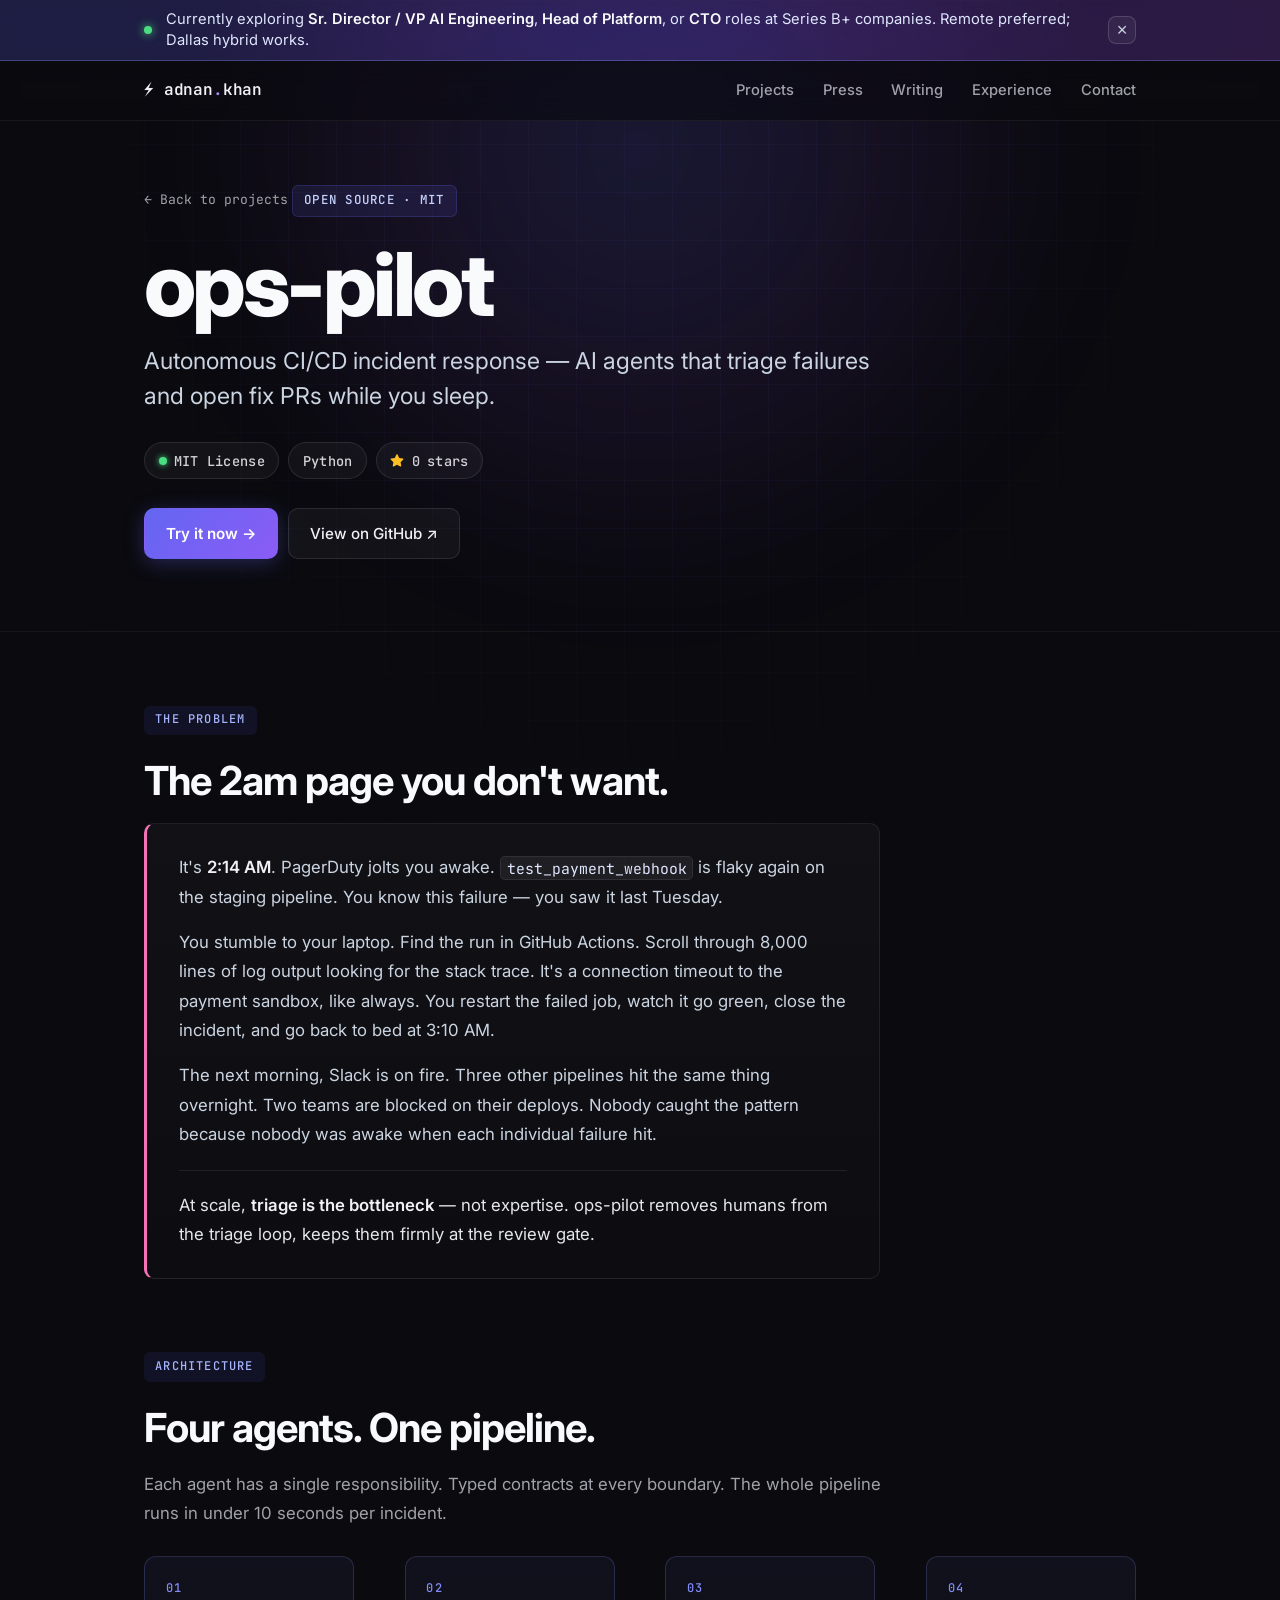
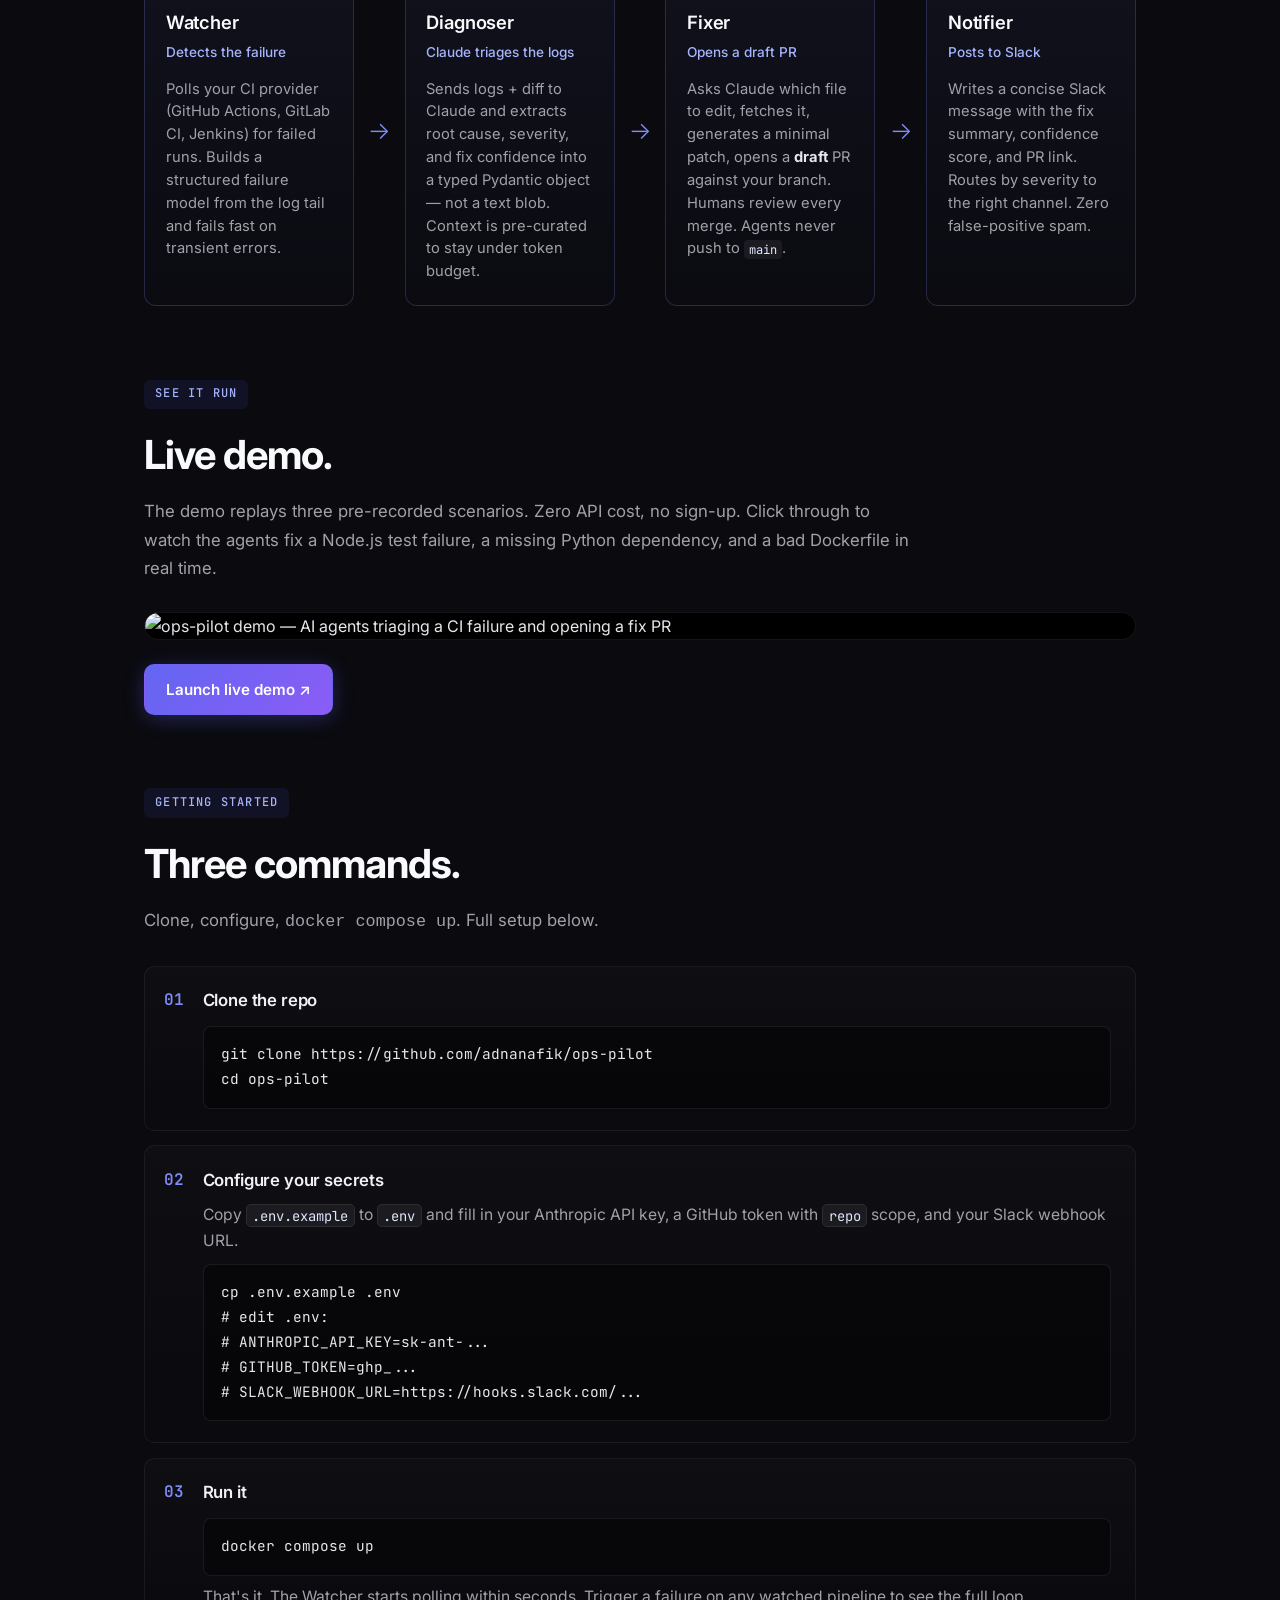
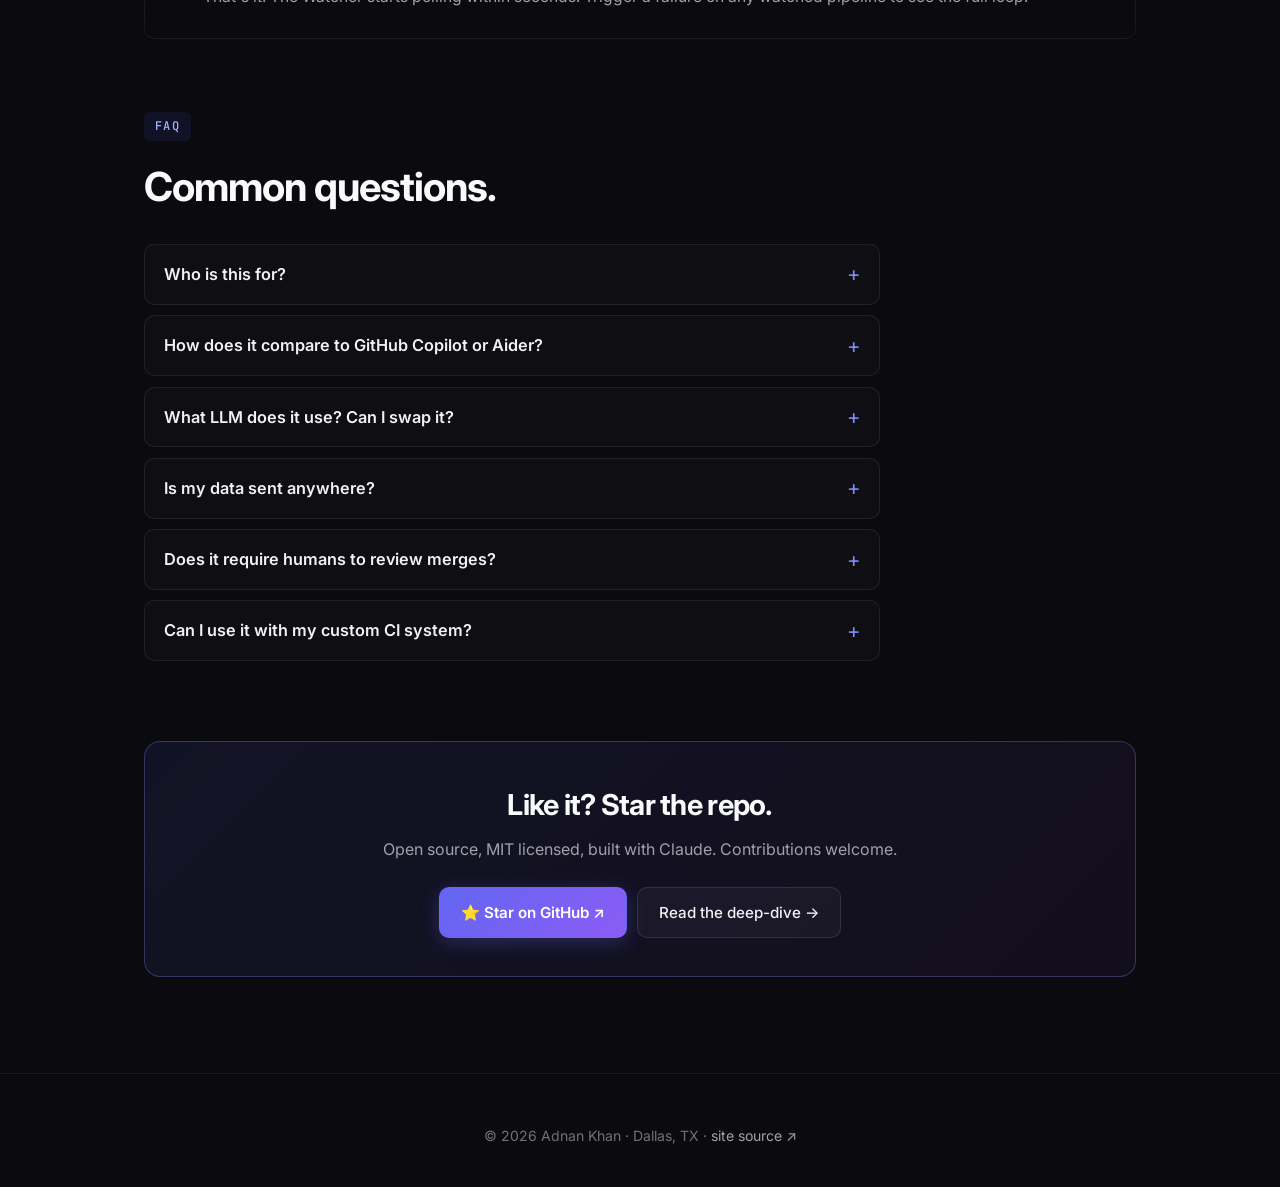
==== projects/ops-pilot/index.html @ ebada65f "Add /projects/ops-pilot/ product page - Full product page with hero, problem scenario, 4-agent archi" ====
<!DOCTYPE html>
<html lang="en">
<head>
<meta charset="UTF-8" />
<meta name="viewport" content="width=device-width, initial-scale=1.0" />
<title>ops-pilot — Autonomous CI/CD incident response · Adnan Khan</title>
<meta name="description" content="ops-pilot is an open-source multi-agent system that watches your CI/CD pipeline, triages failures with Claude, and opens fix PRs autonomously. MIT licensed, self-hosted." />

<link rel="canonical" href="https://adnankhan.me/projects/ops-pilot/" />

<meta property="og:type" content="website" />
<meta property="og:site_name" content="Adnan Khan" />
<meta property="og:title" content="ops-pilot — Autonomous CI/CD incident response" />
<meta property="og:description" content="Four-agent AI system that watches CI/CD pipelines, triages failures with Claude, and opens fix PRs autonomously. Open source, MIT licensed." />
<meta property="og:url" content="https://adnankhan.me/projects/ops-pilot/" />
<meta property="og:image" content="https://adnankhan.me/assets/og-ops-pilot.png" />
<meta property="og:image:width" content="1200" />
<meta property="og:image:height" content="630" />
<meta property="og:image:alt" content="ops-pilot — Autonomous CI/CD incident response" />

<meta name="twitter:card" content="summary_large_image" />
<meta name="twitter:title" content="ops-pilot — Autonomous CI/CD incident response" />
<meta name="twitter:description" content="Four-agent AI system that watches CI/CD pipelines, triages failures with Claude, and opens fix PRs autonomously. Open source, MIT licensed." />
<meta name="twitter:image" content="https://adnankhan.me/assets/og-ops-pilot.png" />

<link rel="icon" type="image/svg+xml" href="data:image/svg+xml,%3Csvg xmlns='http://www.w3.org/2000/svg' viewBox='0 0 100 100'%3E%3Ctext y='.9em' font-size='90'%3E%E2%9A%A1%3C/text%3E%3C/svg%3E" />
<link rel="icon" type="image/png" sizes="32x32" href="/assets/favicon-32.png" />
<link rel="apple-touch-icon" sizes="180x180" href="/assets/apple-touch-icon.png" />
<link rel="preconnect" href="https://fonts.googleapis.com" />
<link rel="preconnect" href="https://fonts.gstatic.com" crossorigin />
<link href="https://fonts.googleapis.com/css2?family=Inter:wght@400;500;600;700;800&family=JetBrains+Mono:wght@400;500&display=swap" rel="stylesheet" />
<link rel="stylesheet" href="/style.css" />

<script type="application/ld+json">
{
  "@context": "https://schema.org",
  "@type": "SoftwareApplication",
  "name": "ops-pilot",
  "description": "Open-source multi-agent AI system that watches CI/CD pipelines, triages failures with Claude, and opens fix PRs autonomously. Self-hosted, MIT licensed.",
  "applicationCategory": "DeveloperApplication",
  "operatingSystem": "Linux, macOS",
  "url": "https://adnankhan.me/projects/ops-pilot/",
  "codeRepository": "https://github.com/adnanafik/ops-pilot",
  "programmingLanguage": "Python",
  "license": "https://opensource.org/licenses/MIT",
  "image": "https://adnankhan.me/assets/og-ops-pilot.png",
  "screenshot": "https://adnankhan.me/assets/ops-pilot-demo.gif",
  "offers": {
    "@type": "Offer",
    "price": "0",
    "priceCurrency": "USD"
  },
  "author": {
    "@type": "Person",
    "@id": "https://adnankhan.me/#person",
    "name": "Adnan Khan",
    "url": "https://adnankhan.me/"
  },
  "keywords": "Agentic AI, CI/CD, DevOps, SRE, Incident response, Multi-agent, Claude, Anthropic"
}
</script>
</head>
<body>

<div id="availability-ribbon" class="ribbon" role="region" aria-label="Availability notice" hidden>
  <div class="ribbon-inner">
    <span class="ribbon-dot" aria-hidden="true"></span>
    <p class="ribbon-text">
      Currently exploring <strong>Sr. Director / VP AI Engineering</strong>, <strong>Head of Platform</strong>, or <strong>CTO</strong> roles at Series B+ companies. Remote preferred; Dallas hybrid works.
    </p>
    <button type="button" class="ribbon-close" aria-label="Dismiss availability notice">×</button>
  </div>
</div>

<div class="bg-grid" aria-hidden="true"></div>
<div class="bg-glow" aria-hidden="true"></div>

<nav class="topnav">
  <div class="container nav-inner">
    <a href="/" class="brand">⚡ adnan<span class="brand-accent">.</span>khan</a>
    <div class="nav-links">
      <a href="/#projects">Projects</a>
      <a href="/#press">Press</a>
      <a href="/#writing">Writing</a>
      <a href="/#experience">Experience</a>
      <a href="/#contact">Contact</a>
    </div>
  </div>
</nav>

<header class="product-hero">
  <div class="container">
    <a href="/#projects" class="back-link">← Back to projects</a>
    <p class="product-kicker">OPEN SOURCE · MIT</p>
    <h1 class="product-name">ops-pilot</h1>
    <p class="product-tagline">
      Autonomous CI/CD incident response &mdash; AI agents that triage
      failures and open fix PRs while you sleep.
    </p>

    <div class="product-badges">
      <span class="product-badge"><span class="badge-dot"></span>MIT License</span>
      <span class="product-badge">Python</span>
      <span class="product-badge">
        <svg class="badge-icon" viewBox="0 0 16 16" fill="currentColor" aria-hidden="true"><path d="M8 .25a.75.75 0 0 1 .673.418l1.882 3.815 4.21.612a.75.75 0 0 1 .416 1.279l-3.046 2.97.719 4.192a.75.75 0 0 1-1.088.791L8 12.347l-3.766 1.98a.75.75 0 0 1-1.088-.79l.72-4.194L.818 6.374a.75.75 0 0 1 .416-1.28l4.21-.611L7.327.668A.75.75 0 0 1 8 .25Z"/></svg>
        <span data-gh-repo="adnanafik/ops-pilot" data-gh-updated="2026-04-23">0</span>
        stars
      </span>
    </div>

    <div class="product-actions">
      <a class="btn btn-primary" href="https://adnanafik.github.io/ops-pilot/" target="_blank" rel="noopener">Try it now →</a>
      <a class="btn" href="https://github.com/adnanafik/ops-pilot" target="_blank" rel="noopener">View on GitHub ↗</a>
    </div>
  </div>
</header>

<main class="container">

  <section class="product-section">
    <span class="kicker">The Problem</span>
    <h2>The 2am page you don't want.</h2>

    <div class="problem-scenario">
      <p>
        It's <strong>2:14 AM</strong>. PagerDuty jolts you awake.
        <code>test_payment_webhook</code> is flaky again on the staging
        pipeline. You know this failure &mdash; you saw it last Tuesday.
      </p>

      <p>
        You stumble to your laptop. Find the run in GitHub Actions. Scroll
        through 8,000 lines of log output looking for the stack trace. It's
        a connection timeout to the payment sandbox, like always. You
        restart the failed job, watch it go green, close the incident, and
        go back to bed at 3:10 AM.
      </p>

      <p>
        The next morning, Slack is on fire. Three other pipelines hit the
        same thing overnight. Two teams are blocked on their deploys.
        Nobody caught the pattern because nobody was awake when each
        individual failure hit.
      </p>

      <p class="problem-conclusion">
        At scale, <strong>triage is the bottleneck</strong> &mdash; not
        expertise. ops-pilot removes humans from the triage loop, keeps
        them firmly at the review gate.
      </p>
    </div>
  </section>

  <section class="product-section">
    <span class="kicker">Architecture</span>
    <h2>Four agents. One pipeline.</h2>
    <p class="section-intro">
      Each agent has a single responsibility. Typed contracts at every
      boundary. The whole pipeline runs in under 10 seconds per incident.
    </p>

    <div class="agent-flow" aria-label="Agent pipeline: Watcher to Diagnoser to Fixer to Notifier">
      <div class="agent-card">
        <div class="agent-num">01</div>
        <h3>Watcher</h3>
        <p class="agent-sub">Detects the failure</p>
        <p>
          Polls your CI provider (GitHub Actions, GitLab CI, Jenkins) for
          failed runs. Builds a structured failure model from the log tail
          and fails fast on transient errors.
        </p>
      </div>
      <div class="agent-arrow" aria-hidden="true">→</div>
      <div class="agent-card">
        <div class="agent-num">02</div>
        <h3>Diagnoser</h3>
        <p class="agent-sub">Claude triages the logs</p>
        <p>
          Sends logs + diff to Claude and extracts root cause, severity,
          and fix confidence into a typed Pydantic object &mdash; not a
          text blob. Context is pre-curated to stay under token budget.
        </p>
      </div>
      <div class="agent-arrow" aria-hidden="true">→</div>
      <div class="agent-card">
        <div class="agent-num">03</div>
        <h3>Fixer</h3>
        <p class="agent-sub">Opens a draft PR</p>
        <p>
          Asks Claude which file to edit, fetches it, generates a minimal
          patch, opens a <strong>draft</strong> PR against your branch. Humans
          review every merge. Agents never push to <code>main</code>.
        </p>
      </div>
      <div class="agent-arrow" aria-hidden="true">→</div>
      <div class="agent-card">
        <div class="agent-num">04</div>
        <h3>Notifier</h3>
        <p class="agent-sub">Posts to Slack</p>
        <p>
          Writes a concise Slack message with the fix summary, confidence
          score, and PR link. Routes by severity to the right channel.
          Zero false-positive spam.
        </p>
      </div>
    </div>
  </section>

  <section class="product-section">
    <span class="kicker">See It Run</span>
    <h2>Live demo.</h2>
    <p class="section-intro">
      The demo replays three pre-recorded scenarios. Zero API cost, no
      sign-up. Click through to watch the agents fix a Node.js test
      failure, a missing Python dependency, and a bad Dockerfile in
      real time.
    </p>

    <div class="demo-block">
      <img src="/assets/ops-pilot-demo.gif" alt="ops-pilot demo — AI agents triaging a CI failure and opening a fix PR" loading="lazy" />
    </div>

    <div class="product-actions">
      <a class="btn btn-primary" href="https://adnanafik.github.io/ops-pilot/" target="_blank" rel="noopener">Launch live demo ↗</a>
    </div>
  </section>

  <section class="product-section">
    <span class="kicker">Getting Started</span>
    <h2>Three commands.</h2>
    <p class="section-intro">
      Clone, configure, <code>docker compose up</code>. Full setup below.
    </p>

    <ol class="quickstart-steps">
      <li>
        <h3>Clone the repo</h3>
<pre><code>git clone https://github.com/adnanafik/ops-pilot
cd ops-pilot</code></pre>
      </li>
      <li>
        <h3>Configure your secrets</h3>
        <p>
          Copy <code>.env.example</code> to <code>.env</code> and fill in
          your Anthropic API key, a GitHub token with <code>repo</code>
          scope, and your Slack webhook URL.
        </p>
<pre><code>cp .env.example .env
# edit .env:
# ANTHROPIC_API_KEY=sk-ant-...
# GITHUB_TOKEN=ghp_...
# SLACK_WEBHOOK_URL=https://hooks.slack.com/...</code></pre>
      </li>
      <li>
        <h3>Run it</h3>
<pre><code>docker compose up</code></pre>
        <p>
          That's it. The Watcher starts polling within seconds. Trigger a
          failure on any watched pipeline to see the full loop.
        </p>
      </li>
    </ol>
  </section>

  <section class="product-section">
    <span class="kicker">FAQ</span>
    <h2>Common questions.</h2>

    <div class="faq-list">
      <details class="faq-item">
        <summary>Who is this for?</summary>
        <p>
          Platform, DevOps, and SRE teams running 10+ CI pipelines where
          manual triage is already a bandwidth bottleneck. If you have one
          pipeline that fails once a week, you don't need ops-pilot. If
          you have hundreds and a 2am rotation, you very much do.
        </p>
      </details>

      <details class="faq-item">
        <summary>How does it compare to GitHub Copilot or Aider?</summary>
        <p>
          Those are <em>interactive</em> &mdash; a human prompts them,
          reviews each suggestion, applies changes. ops-pilot is
          <em>autonomous</em> &mdash; it triggers on CI events without
          human action and only involves you at the PR review gate.
          Different layer of the problem. You can absolutely use both.
        </p>
      </details>

      <details class="faq-item">
        <summary>What LLM does it use? Can I swap it?</summary>
        <p>
          Claude (Anthropic) via their API. You bring your own
          <code>ANTHROPIC_API_KEY</code>. The Diagnoser and Fixer sit
          behind an <code>LLMProvider</code> abstract base class, so
          swapping to OpenAI, Bedrock, or a local model is a matter of
          writing an adapter &mdash; not rewriting the agents.
        </p>
      </details>

      <details class="faq-item">
        <summary>Is my data sent anywhere?</summary>
        <p>
          Only to Anthropic, for the LLM calls that power triage and fix
          generation. No analytics, no telemetry back to me, no third
          parties. ops-pilot is fully self-hosted &mdash; your CI logs,
          source code, and secrets never leave your infrastructure
          except for the LLM round-trip. Anthropic's data policy applies
          to that traffic.
        </p>
      </details>

      <details class="faq-item">
        <summary>Does it require humans to review merges?</summary>
        <p>
          Yes, and by design. Every fix lands as a <strong>draft</strong> PR
          that a human has to approve and merge. Agents will never push to
          <code>main</code> directly. This isn't timidity &mdash; it's the
          correct architecture for 2026. The day agents are reliable enough
          to merge their own fixes, it won't be any one tool that proves it;
          it'll be years of production track record across the whole
          ecosystem.
        </p>
      </details>

      <details class="faq-item">
        <summary>Can I use it with my custom CI system?</summary>
        <p>
          Yes. ops-pilot has a <code>CIProvider</code> abstract base class
          with seven interface methods (list runs, get logs, fetch diff,
          etc.). GitHub Actions, GitLab CI, and Jenkins ship as adapters
          out of the box. Implement the same interface for your system
          and the agents just work &mdash; no changes to the orchestrator.
        </p>
      </details>
    </div>
  </section>

  <section class="product-cta">
    <h2>Like it? Star the repo.</h2>
    <p class="product-cta-sub">
      Open source, MIT licensed, built with Claude. Contributions welcome.
    </p>
    <div class="product-actions">
      <a class="btn btn-primary" href="https://github.com/adnanafik/ops-pilot" target="_blank" rel="noopener">⭐ Star on GitHub ↗</a>
      <a class="btn" href="/writing/ai-agents-cicd-while-i-sleep/">Read the deep-dive →</a>
    </div>
  </section>

</main>

<footer>
  <div class="container">
    <p>© <span id="year"></span> Adnan Khan · Dallas, TX · <a href="https://github.com/adnanafik/adnanafik.github.io" target="_blank" rel="noopener">site source ↗</a></p>
  </div>
</footer>

<script>document.getElementById('year').textContent = new Date().getFullYear();</script>

<script>
(function () {
  var KEY = 'availability-ribbon-dismissed-v1';
  var ribbon = document.getElementById('availability-ribbon');
  if (!ribbon) return;
  var dismissed = false;
  try { dismissed = localStorage.getItem(KEY) === '1'; } catch (e) {}
  if (!dismissed) ribbon.hidden = false;
  ribbon.querySelector('.ribbon-close').addEventListener('click', function () {
    ribbon.hidden = true;
    try { localStorage.setItem(KEY, '1'); } catch (e) {}
  });
})();
</script>

</body>
</html>
---- style.css ----
/* ============================================================
   Adnan Khan — adnankhan.me
   Dark-first premium design · single file · zero JS frameworks
   ============================================================ */

/* ---------- Reset & base ---------- */
*,*::before,*::after { box-sizing: border-box; }
html { scroll-behavior: smooth; scroll-padding-top: 80px; }
body {
  margin: 0;
  font-family: 'Inter', -apple-system, BlinkMacSystemFont, "Segoe UI", Roboto, sans-serif;
  font-size: 16px;
  line-height: 1.65;
  color: #e5e7eb;
  background: #0a0a0f;
  -webkit-font-smoothing: antialiased;
  text-rendering: optimizeLegibility;
  overflow-x: hidden;
}

/* ---------- Availability ribbon ---------- */
.ribbon {
  position: relative; z-index: 60;
  background: linear-gradient(90deg, rgba(99, 102, 241, 0.22), rgba(168, 85, 247, 0.22));
  border-bottom: 1px solid rgba(129, 140, 248, 0.35);
  backdrop-filter: blur(10px) saturate(160%);
  -webkit-backdrop-filter: blur(10px) saturate(160%);
}
.ribbon-inner {
  max-width: 1040px; margin: 0 auto; padding: 0.55rem 1.5rem;
  display: flex; align-items: center; gap: 0.9rem;
  color: #e0e7ff; font-size: 0.92rem; line-height: 1.45;
}
.ribbon-dot {
  flex-shrink: 0; width: 8px; height: 8px; border-radius: 50%;
  background: #4ade80; box-shadow: 0 0 10px #4ade80;
  animation: pulse 2s ease-in-out infinite;
}
.ribbon-text { margin: 0; flex: 1; }
.ribbon-text strong { color: #f8fafc; font-weight: 600; }
.ribbon-close {
  flex-shrink: 0;
  display: inline-flex; align-items: center; justify-content: center;
  width: 28px; height: 28px;
  border: 1px solid rgba(255, 255, 255, 0.15);
  background: rgba(255, 255, 255, 0.05);
  color: #cbd5e1; font-size: 1.15rem; line-height: 1;
  border-radius: 8px; cursor: pointer;
  transition: background 0.2s ease, color 0.2s ease, border-color 0.2s ease;
}
.ribbon-close:hover {
  background: rgba(255, 255, 255, 0.12);
  border-color: rgba(255, 255, 255, 0.3);
  color: #fff;
}
@media (max-width: 640px) {
  .ribbon-inner { padding: 0.55rem 1rem; font-size: 0.82rem; gap: 0.6rem; }
}

/* ---------- Animated background ---------- */
.bg-grid {
  position: fixed; inset: 0; z-index: -2; pointer-events: none;
  background-image:
    linear-gradient(rgba(120, 140, 255, 0.04) 1px, transparent 1px),
    linear-gradient(90deg, rgba(120, 140, 255, 0.04) 1px, transparent 1px);
  background-size: 48px 48px;
  mask-image: radial-gradient(ellipse at top, #000 40%, transparent 80%);
  -webkit-mask-image: radial-gradient(ellipse at top, #000 40%, transparent 80%);
}
.bg-glow {
  position: fixed; top: -300px; left: 50%; transform: translateX(-50%);
  width: 900px; height: 900px; z-index: -1; pointer-events: none;
  background: radial-gradient(circle, rgba(99, 102, 241, 0.18) 0%, rgba(168, 85, 247, 0.08) 40%, transparent 70%);
  filter: blur(60px);
}

/* ---------- Container ---------- */
.container { max-width: 1040px; margin: 0 auto; padding: 0 1.5rem; }

/* ---------- Nav ---------- */
.topnav {
  position: sticky; top: 0; z-index: 50;
  backdrop-filter: blur(12px) saturate(160%);
  -webkit-backdrop-filter: blur(12px) saturate(160%);
  background: rgba(10, 10, 15, 0.7);
  border-bottom: 1px solid rgba(255, 255, 255, 0.06);
}
.nav-inner {
  display: flex; justify-content: space-between; align-items: center;
  padding: 1rem 1.5rem;
}
.brand {
  font-family: 'JetBrains Mono', monospace;
  font-weight: 600; font-size: 1rem;
  color: #f0f0f5; letter-spacing: -0.01em;
}
.brand-accent {
  background: linear-gradient(135deg, #818cf8, #c084fc);
  -webkit-background-clip: text; background-clip: text; color: transparent;
}
.nav-links { display: flex; gap: 1.8rem; }
.nav-links a {
  color: #a1a1aa; font-size: 0.92rem; font-weight: 500;
  transition: color 0.2s ease;
}
.nav-links a:hover { color: #f0f0f5; }
@media (max-width: 640px) { .nav-links { display: none; } }

/* ---------- Typography ---------- */
h1 {
  font-size: clamp(2.6rem, 6vw, 4.4rem); margin: 1rem 0 1.2rem;
  line-height: 1.05; letter-spacing: -0.035em; font-weight: 800;
  color: #f8fafc;
}
h2 {
  font-size: clamp(1.8rem, 3.5vw, 2.4rem); margin: 0 0 0.6rem;
  letter-spacing: -0.025em; font-weight: 700; color: #f8fafc;
}
h3 { font-size: 1.2rem; font-weight: 600; margin: 0; color: #f0f0f5; letter-spacing: -0.01em; }
h4 { font-size: 1rem; font-weight: 600; margin: 0 0 0.4rem; color: #f8fafc; text-transform: uppercase; letter-spacing: 0.06em; }
p { margin: 0.6rem 0; }

.grad {
  background: linear-gradient(135deg, #818cf8 0%, #c084fc 50%, #f472b6 100%);
  -webkit-background-clip: text; background-clip: text; color: transparent;
}
.mono { font-family: 'JetBrains Mono', monospace; font-size: 0.85em; }

a { color: #a5b4fc; text-decoration: none; transition: color 0.2s ease; }
a:hover { color: #c7d2fe; }

/* ---------- Hero ---------- */
.hero { padding: 6rem 0 5rem; position: relative; }
.hero-inner {
  display: grid; grid-template-columns: 1fr auto;
  gap: 3rem; align-items: center;
}
.hero-text { min-width: 0; }
.hero-photo { display: flex; justify-content: center; align-items: center; }
.photo-ring {
  position: relative;
  width: 220px; height: 220px;
  border-radius: 50%;
  padding: 4px;
  background: linear-gradient(135deg, #6366f1 0%, #a855f7 50%, #ec4899 100%);
  box-shadow: 0 10px 40px rgba(99, 102, 241, 0.35);
  animation: float 6s ease-in-out infinite;
}
.photo-ring::before {
  content: ""; position: absolute; inset: -2px; border-radius: 50%;
  background: linear-gradient(135deg, #6366f1, #a855f7, #ec4899);
  filter: blur(18px); opacity: 0.5; z-index: -1;
}
.photo-ring img {
  width: 100%; height: 100%; border-radius: 50%;
  object-fit: cover; object-position: center 30%;
  display: block; background: #0a0a0f;
}
@keyframes float {
  0%, 100% { transform: translateY(0); }
  50% { transform: translateY(-8px); }
}
@media (max-width: 760px) {
  .hero-inner { grid-template-columns: 1fr; gap: 2rem; }
  .hero-photo { order: -1; }
  .photo-ring { width: 150px; height: 150px; }
}
.eyebrow {
  display: inline-flex; align-items: center; gap: 0.6rem;
  padding: 0.45rem 0.9rem; border-radius: 999px;
  background: rgba(99, 102, 241, 0.1); border: 1px solid rgba(99, 102, 241, 0.25);
  color: #c7d2fe; font-size: 0.82rem; font-weight: 500;
  letter-spacing: 0.01em; margin: 0;
}
.dot {
  width: 8px; height: 8px; border-radius: 50%;
  background: #4ade80; box-shadow: 0 0 12px #4ade80;
  animation: pulse 2s ease-in-out infinite;
}
@keyframes pulse {
  0%, 100% { opacity: 1; transform: scale(1); }
  50% { opacity: 0.6; transform: scale(0.85); }
}
.tagline { font-size: 1.1rem; color: #a1a1aa; margin: 0 0 1rem; font-weight: 500; }
.badges {
  display: flex; flex-wrap: wrap; gap: 0.5rem; margin: 0 0 1.4rem;
}
.badge {
  display: inline-flex; align-items: center; gap: 0.35rem;
  padding: 0.35rem 0.75rem; border-radius: 8px;
  background: rgba(255, 255, 255, 0.04);
  border: 1px solid rgba(255, 255, 255, 0.1);
  color: #d4d4d8; font-size: 0.82rem; font-weight: 500;
  letter-spacing: 0.01em;
  transition: border-color 0.2s ease, background 0.2s ease;
}
.badge:hover {
  border-color: rgba(129, 140, 248, 0.4);
  background: rgba(129, 140, 248, 0.08);
}
.pitch { font-size: 1.15rem; max-width: 40rem; color: #cbd5e1; line-height: 1.7; }
.pitch strong { color: #f0f0f5; font-weight: 600; }

/* ---------- Buttons ---------- */
.cta { margin-top: 2.2rem; display: flex; flex-wrap: wrap; gap: 0.7rem; }
.btn {
  display: inline-block; padding: 0.75rem 1.3rem; border-radius: 10px;
  border: 1px solid rgba(255, 255, 255, 0.1); background: rgba(255, 255, 255, 0.04);
  color: #f0f0f5; font-weight: 500; font-size: 0.95rem;
  transition: transform 0.15s ease, background 0.2s ease, border-color 0.2s ease;
}
.btn:hover {
  text-decoration: none; background: rgba(255, 255, 255, 0.08);
  border-color: rgba(255, 255, 255, 0.18); transform: translateY(-2px); color: #fff;
}
.btn-primary {
  background: linear-gradient(135deg, #6366f1, #8b5cf6);
  border-color: transparent; color: #fff; font-weight: 600;
  box-shadow: 0 4px 20px rgba(99, 102, 241, 0.3);
}
.btn-primary:hover {
  background: linear-gradient(135deg, #7c7ff4, #9b6df8);
  box-shadow: 0 6px 24px rgba(99, 102, 241, 0.45);
}
.btn-ghost { background: transparent; }

/* ---------- Cards ---------- */
.card {
  background: linear-gradient(180deg, rgba(255, 255, 255, 0.03), rgba(255, 255, 255, 0.01));
  border: 1px solid rgba(255, 255, 255, 0.08);
  border-radius: 14px; padding: 1.4rem 1.5rem;
  transition: transform 0.2s ease, border-color 0.25s ease, background 0.25s ease;
}
.card:hover {
  border-color: rgba(129, 140, 248, 0.3);
  background: linear-gradient(180deg, rgba(129, 140, 248, 0.04), rgba(129, 140, 248, 0.01));
}

/* ---------- Stat grid ---------- */
.grid {
  display: grid; grid-template-columns: repeat(auto-fit, minmax(240px, 1fr));
  gap: 1rem; margin-top: 1rem;
}
.stat:hover { transform: translateY(-3px); }
.stat-num {
  font-size: 2.2rem; font-weight: 800; letter-spacing: -0.03em; line-height: 1;
  background: linear-gradient(135deg, #818cf8, #c084fc);
  -webkit-background-clip: text; background-clip: text; color: transparent;
  margin-bottom: 0.5rem;
}
.stat-num .times { font-weight: 600; }
.stat-num .mono { font-size: 1.3rem; }
.stat-label { font-size: 0.92rem; color: #a1a1aa; line-height: 1.5; }
.muted { color: #71717a; font-style: italic; }

/* ---------- Section heads ---------- */
.section-head { margin: 5rem 0 2rem; }
.kicker {
  display: inline-block; font-family: 'JetBrains Mono', monospace;
  font-size: 0.75rem; font-weight: 500;
  color: #a5b4fc; background: rgba(99, 102, 241, 0.1);
  padding: 0.3rem 0.7rem; border-radius: 6px;
  margin-bottom: 0.8rem; letter-spacing: 0.08em; text-transform: uppercase;
}
.section-intro { color: #a1a1aa; max-width: 42rem; font-size: 1.02rem; margin-top: 0.6rem; }

/* ---------- Projects ---------- */
.project { margin-bottom: 1.4rem; padding: 0; overflow: hidden; position: relative; cursor: pointer; }
.project-head h3 a {
  color: inherit;
  border-bottom: none;
  transition: color 0.2s ease;
}
.project-head h3 a:hover { color: #c7d2fe; text-decoration: none; }
.project-head h3 a::before {
  content: "";
  position: absolute;
  inset: 0;
  z-index: 1;
  border-radius: inherit;
}
.project-links { position: relative; z-index: 2; }
.project-demo {
  margin: -1px -1px 0; background: #000;
  border-bottom: 1px solid rgba(255, 255, 255, 0.08);
  max-height: 380px; overflow: hidden;
  display: flex; align-items: center; justify-content: center;
}
.project-demo img {
  width: 100%; height: auto; display: block;
  max-height: 380px; object-fit: cover; object-position: top;
}
.project-body { padding: 1.4rem 1.5rem 1.5rem; }
.project-head {
  display: flex; justify-content: space-between; align-items: center;
  flex-wrap: wrap; gap: 0.6rem; margin-bottom: 0.3rem;
}
.project-head h3 { display: flex; align-items: center; gap: 0.5rem; font-size: 1.35rem; }
.project-head .icon { font-size: 1.4rem; }
.pills { display: flex; gap: 0.4rem; flex-wrap: wrap; }
.pill {
  display: inline-block; padding: 0.25rem 0.7rem; font-size: 0.72rem;
  font-weight: 500; color: #c7d2fe; background: rgba(99, 102, 241, 0.12);
  border: 1px solid rgba(99, 102, 241, 0.2); border-radius: 999px;
  letter-spacing: 0.02em;
}
.project-sub {
  font-weight: 500; color: #d4d4d8; margin: 0.7rem 0 0.8rem;
  font-size: 1rem; line-height: 1.5;
}
.project p { color: #a1a1aa; }
.project strong, .project em { color: #e5e7eb; }
.project-links { margin-top: 1.1rem; display: flex; gap: 0.6rem; flex-wrap: wrap; }
.link-btn {
  padding: 0.55rem 1rem; border-radius: 8px;
  background: linear-gradient(135deg, #6366f1, #8b5cf6); color: #fff;
  font-weight: 500; font-size: 0.9rem;
  transition: transform 0.15s ease, box-shadow 0.2s ease;
}
.link-btn:hover {
  text-decoration: none; transform: translateY(-2px); color: #fff;
  box-shadow: 0 4px 16px rgba(99, 102, 241, 0.35);
}
.link-btn-ghost {
  background: transparent; color: #c7d2fe;
  border: 1px solid rgba(99, 102, 241, 0.3);
}
.link-btn-ghost:hover { background: rgba(99, 102, 241, 0.1); }

/* ---------- Press & Recognition ---------- */
.press-card {
  display: block; padding: 1.6rem 1.8rem; border-radius: 14px;
  background: linear-gradient(135deg, rgba(99, 102, 241, 0.08), rgba(168, 85, 247, 0.04));
  border: 1px solid rgba(129, 140, 248, 0.25);
  text-decoration: none; color: inherit;
  transition: transform 0.2s ease, border-color 0.25s ease, box-shadow 0.25s ease;
}
.press-card:hover {
  text-decoration: none; color: inherit;
  transform: translateY(-3px);
  border-color: rgba(129, 140, 248, 0.5);
  box-shadow: 0 10px 40px rgba(99, 102, 241, 0.18);
}
.press-meta {
  display: flex; justify-content: space-between; align-items: center;
  flex-wrap: wrap; gap: 0.5rem; margin-bottom: 0.6rem;
}
.press-source {
  font-family: 'JetBrains Mono', monospace; font-size: 0.78rem;
  color: #c7d2fe; letter-spacing: 0.04em;
  background: rgba(99, 102, 241, 0.15); padding: 0.3rem 0.7rem; border-radius: 6px;
}
.press-date {
  font-family: 'JetBrains Mono', monospace; font-size: 0.8rem; color: #71717a;
}
.press-title {
  font-size: 1.25rem; line-height: 1.35; margin: 0.2rem 0 0.9rem;
  color: #f8fafc; font-weight: 600;
}
.press-quote {
  margin: 0.6rem 0 1rem; padding: 0.8rem 1rem;
  border-left: 3px solid #818cf8;
  background: rgba(255, 255, 255, 0.02);
  color: #cbd5e1; font-style: italic; font-size: 0.98rem;
  border-radius: 0 8px 8px 0;
}
.press-quote cite {
  display: block; margin-top: 0.5rem; font-style: normal;
  color: #a1a1aa; font-size: 0.85rem;
}
.press-link {
  display: inline-block; margin-top: 0.3rem;
  color: #a5b4fc; font-weight: 500; font-size: 0.92rem;
}
.press-card:hover .press-link { color: #c7d2fe; }

/* ---------- Writing ---------- */
.writing-grid {
  display: grid; grid-template-columns: repeat(auto-fit, minmax(280px, 1fr));
  gap: 1rem; margin-top: 1rem;
}
.writing-card {
  position: relative;
  display: flex; flex-direction: column;
  padding: 1.4rem 1.5rem; border-radius: 12px;
  background: linear-gradient(180deg, rgba(255, 255, 255, 0.03), rgba(255, 255, 255, 0.01));
  border: 1px solid rgba(255, 255, 255, 0.08);
  text-decoration: none; color: inherit;
  cursor: pointer;
  transition: transform 0.2s ease, border-color 0.25s ease, box-shadow 0.25s ease;
}
.writing-title a::before {
  content: "";
  position: absolute;
  inset: 0;
  z-index: 1;
  border-radius: inherit;
}
.writing-card:hover {
  text-decoration: none; color: inherit;
  transform: translateY(-3px);
  border-color: rgba(129, 140, 248, 0.35);
  box-shadow: 0 8px 30px rgba(99, 102, 241, 0.15);
}
.writing-meta {
  display: flex; justify-content: space-between; align-items: center;
  margin-bottom: 0.8rem;
}
.writing-type {
  font-family: 'JetBrains Mono', monospace; font-size: 0.72rem;
  color: #c7d2fe; background: rgba(99, 102, 241, 0.12);
  border: 1px solid rgba(99, 102, 241, 0.2);
  padding: 0.2rem 0.55rem; border-radius: 999px;
  letter-spacing: 0.05em; text-transform: uppercase;
}
.writing-date {
  font-family: 'JetBrains Mono', monospace;
  font-size: 0.78rem; color: #71717a;
}
.writing-title {
  font-size: 1.08rem; line-height: 1.35; margin: 0 0 0.6rem;
  color: #f8fafc; font-weight: 600;
}
.writing-title a {
  color: inherit;
  border-bottom: none;
  transition: color 0.2s ease;
}
.writing-title a:hover {
  color: #c7d2fe;
  text-decoration: none;
}
.writing-excerpt {
  color: #a1a1aa; font-size: 0.92rem; line-height: 1.55;
  margin: 0 0 1rem; flex-grow: 1;
}
.writing-links {
  margin-top: auto;
  display: flex;
  align-items: center;
  gap: 1.1rem;
  position: relative;
  z-index: 2;
}
.writing-link {
  font-size: 0.9rem; font-weight: 500; color: #a5b4fc;
}
.writing-link:hover { color: #c7d2fe; text-decoration: none; }
.writing-link-secondary {
  font-size: 0.82rem;
  color: #71717a;
  transition: color 0.2s ease;
}
.writing-link-secondary:hover { color: #a5b4fc; text-decoration: none; }
.writing-card:hover .writing-link { color: #c7d2fe; }

/* ---------- Experience timeline ---------- */
.role {
  margin: 1.4rem 0; padding: 1.4rem 1.5rem;
  background: linear-gradient(180deg, rgba(255, 255, 255, 0.02), transparent);
  border: 1px solid rgba(255, 255, 255, 0.06);
  border-left: 3px solid rgba(129, 140, 248, 0.4);
  border-radius: 10px;
  transition: border-left-color 0.25s ease, background 0.25s ease;
}
.role:hover {
  border-left-color: #818cf8;
  background: linear-gradient(180deg, rgba(129, 140, 248, 0.03), transparent);
}
.role-head {
  display: flex; justify-content: space-between; align-items: baseline;
  flex-wrap: wrap; gap: 0.5rem; margin-bottom: 0.4rem;
}
.role h3 { font-size: 1.1rem; }
.at { color: #71717a; font-weight: 400; margin: 0 0.15rem; }
.company { color: #a5b4fc; font-weight: 600; }
.role-date {
  font-family: 'JetBrains Mono', monospace;
  font-size: 0.82rem; color: #71717a; white-space: nowrap;
}
.role-meta { color: #a1a1aa; font-size: 0.9rem; margin: 0 0 0.7rem; font-style: italic; }
.role ul { margin: 0.6rem 0 0; padding-left: 1.2rem; color: #a1a1aa; }
.role li { margin-bottom: 0.5rem; line-height: 1.55; }
.role li::marker { color: #818cf8; }
.role strong { color: #e5e7eb; font-weight: 600; }

/* ---------- Skills ---------- */
.skill-grid {
  display: grid; grid-template-columns: repeat(auto-fit, minmax(260px, 1fr));
  gap: 1rem; margin-top: 1rem;
}
.skill-card {
  padding: 1.3rem 1.4rem; border-radius: 12px;
  background: linear-gradient(180deg, rgba(255, 255, 255, 0.03), rgba(255, 255, 255, 0.01));
  border: 1px solid rgba(255, 255, 255, 0.08);
  transition: transform 0.2s ease, border-color 0.25s ease;
}
.skill-card:hover { transform: translateY(-3px); border-color: rgba(129, 140, 248, 0.3); }
.skill-card h4 {
  background: linear-gradient(135deg, #818cf8, #c084fc);
  -webkit-background-clip: text; background-clip: text; color: transparent;
}
.skill-card p { color: #a1a1aa; font-size: 0.95rem; margin: 0; line-height: 1.7; }

/* ---------- Education ---------- */
.edu-list { list-style: none; padding: 0; margin: 1rem 0 0; }
.edu-list li {
  padding: 1rem 1.3rem; margin-bottom: 0.6rem; border-radius: 10px;
  background: rgba(255, 255, 255, 0.02);
  border: 1px solid rgba(255, 255, 255, 0.06);
  color: #a1a1aa;
}
.edu-list strong { color: #f0f0f5; font-weight: 600; }

/* ---------- Contact ---------- */
.contact-intro { font-size: 1.05rem; color: #cbd5e1; max-width: 40rem; }
.contact-links { margin-top: 1.4rem; display: flex; flex-wrap: wrap; gap: 0.6rem; }

/* ---------- Product / project pages ---------- */
.product-hero {
  padding: 3rem 0 3.5rem;
  border-bottom: 1px solid rgba(255, 255, 255, 0.05);
}
.product-kicker {
  display: inline-block;
  font-family: 'JetBrains Mono', monospace;
  font-size: 0.78rem;
  font-weight: 500;
  letter-spacing: 0.1em;
  color: #c7d2fe;
  background: rgba(99, 102, 241, 0.12);
  border: 1px solid rgba(99, 102, 241, 0.22);
  padding: 0.3rem 0.7rem;
  border-radius: 6px;
  margin: 1rem 0 1rem;
}
.product-name {
  font-size: clamp(3rem, 8vw, 5.5rem);
  font-weight: 800;
  letter-spacing: -0.04em;
  line-height: 1;
  margin: 0 0 1rem;
  color: #f8fafc;
  font-family: 'Inter', sans-serif;
}
.product-tagline {
  font-size: clamp(1.15rem, 2.2vw, 1.45rem);
  line-height: 1.5;
  color: #cbd5e1;
  max-width: 46rem;
  margin: 0 0 1.8rem;
}
.product-badges {
  display: flex;
  flex-wrap: wrap;
  gap: 0.55rem;
  margin-bottom: 1.8rem;
}
.product-badge {
  display: inline-flex;
  align-items: center;
  gap: 0.45rem;
  padding: 0.4rem 0.85rem;
  border-radius: 999px;
  background: rgba(255, 255, 255, 0.04);
  border: 1px solid rgba(255, 255, 255, 0.1);
  color: #d4d4d8;
  font-size: 0.85rem;
  font-weight: 500;
  font-family: 'JetBrains Mono', monospace;
  letter-spacing: 0.02em;
}
.badge-dot {
  width: 8px;
  height: 8px;
  border-radius: 50%;
  background: #4ade80;
  box-shadow: 0 0 6px #4ade80;
}
.badge-icon {
  width: 14px;
  height: 14px;
  color: #fbbf24;
}
.product-actions {
  display: flex;
  flex-wrap: wrap;
  gap: 0.65rem;
  margin-bottom: 1rem;
}

.product-section {
  margin: 4.5rem 0;
}
.product-section .kicker {
  display: inline-block;
  font-family: 'JetBrains Mono', monospace;
  font-size: 0.75rem;
  font-weight: 500;
  letter-spacing: 0.1em;
  text-transform: uppercase;
  color: #a5b4fc;
  background: rgba(99, 102, 241, 0.1);
  padding: 0.3rem 0.7rem;
  border-radius: 6px;
  margin-bottom: 0.8rem;
}
.product-section h2 {
  font-size: clamp(1.9rem, 3.5vw, 2.5rem);
  margin: 0 0 0.6rem;
  letter-spacing: -0.025em;
}
.product-section .section-intro {
  color: #a1a1aa;
  max-width: 48rem;
  font-size: 1.05rem;
  margin: 0.6rem 0 1.8rem;
  line-height: 1.7;
}

/* Problem scenario */
.problem-scenario {
  max-width: 46rem;
  padding: 1.8rem 2rem;
  background: linear-gradient(180deg, rgba(255, 255, 255, 0.03), rgba(255, 255, 255, 0.01));
  border: 1px solid rgba(255, 255, 255, 0.08);
  border-left: 3px solid #f472b6;
  border-radius: 10px;
  font-size: 1.05rem;
  line-height: 1.75;
  color: #cbd5e1;
}
.problem-scenario p { margin: 0 0 1rem; }
.problem-scenario p:last-child { margin-bottom: 0; }
.problem-scenario strong { color: #f0f0f5; font-weight: 600; }
.problem-scenario code {
  font-family: 'JetBrains Mono', monospace;
  font-size: 0.88em;
  padding: 0.1rem 0.35rem;
  background: rgba(255, 255, 255, 0.06);
  border: 1px solid rgba(255, 255, 255, 0.08);
  border-radius: 5px;
  color: #e0e7ff;
}
.problem-conclusion {
  margin-top: 1.3rem !important;
  padding-top: 1.2rem;
  border-top: 1px solid rgba(255, 255, 255, 0.08);
  color: #e5e7eb;
}

/* Agent pipeline diagram */
.agent-flow {
  display: grid;
  grid-template-columns: 1fr auto 1fr auto 1fr auto 1fr;
  gap: 0.9rem;
  align-items: stretch;
  margin-top: 1.5rem;
}
.agent-card {
  padding: 1.4rem 1.3rem;
  border-radius: 12px;
  background: linear-gradient(180deg, rgba(129, 140, 248, 0.06), rgba(129, 140, 248, 0.01));
  border: 1px solid rgba(129, 140, 248, 0.22);
  transition: transform 0.2s ease, border-color 0.25s ease;
}
.agent-card:hover {
  transform: translateY(-3px);
  border-color: rgba(129, 140, 248, 0.45);
}
.agent-card h3 {
  font-size: 1.15rem;
  margin: 0 0 0.2rem;
  color: #f8fafc;
}
.agent-num {
  font-family: 'JetBrains Mono', monospace;
  font-size: 0.75rem;
  font-weight: 500;
  letter-spacing: 0.1em;
  color: #818cf8;
  margin-bottom: 0.5rem;
}
.agent-sub {
  font-size: 0.85rem;
  color: #a5b4fc;
  font-weight: 500;
  margin: 0 0 0.9rem;
}
.agent-card p:last-child {
  font-size: 0.92rem;
  color: #a1a1aa;
  line-height: 1.55;
  margin: 0;
}
.agent-card code {
  font-family: 'JetBrains Mono', monospace;
  font-size: 0.82em;
  padding: 0.1rem 0.3rem;
  background: rgba(255, 255, 255, 0.06);
  border-radius: 4px;
  color: #e0e7ff;
}
.agent-card strong { color: #e5e7eb; }
.agent-arrow {
  align-self: center;
  font-size: 1.5rem;
  color: #818cf8;
  font-weight: 300;
}
@media (max-width: 820px) {
  .agent-flow {
    grid-template-columns: 1fr;
    gap: 0.6rem;
  }
  .agent-arrow {
    transform: rotate(90deg);
    text-align: center;
    padding: 0.3rem 0;
  }
}

/* Demo block */
.demo-block {
  border-radius: 14px;
  overflow: hidden;
  border: 1px solid rgba(255, 255, 255, 0.08);
  background: #000;
  margin: 1rem 0 1.5rem;
  max-height: 520px;
  display: flex;
  align-items: center;
  justify-content: center;
}
.demo-block img {
  width: 100%;
  height: auto;
  display: block;
  object-fit: cover;
}

/* Quickstart steps */
.quickstart-steps {
  list-style: none;
  padding: 0;
  counter-reset: qs;
  margin: 1.5rem 0 0;
}
.quickstart-steps > li {
  counter-increment: qs;
  position: relative;
  padding: 1.3rem 1.5rem 1.3rem 3.6rem;
  margin-bottom: 0.9rem;
  background: linear-gradient(180deg, rgba(255, 255, 255, 0.02), transparent);
  border: 1px solid rgba(255, 255, 255, 0.06);
  border-radius: 10px;
}
.quickstart-steps > li::before {
  content: counter(qs, decimal-leading-zero);
  position: absolute;
  left: 1.2rem;
  top: 1.3rem;
  font-family: 'JetBrains Mono', monospace;
  font-size: 1rem;
  font-weight: 600;
  color: #818cf8;
}
.quickstart-steps h3 {
  font-size: 1.05rem;
  margin: 0 0 0.5rem;
  color: #f0f0f5;
}
.quickstart-steps p {
  color: #a1a1aa;
  margin: 0.5rem 0;
  font-size: 0.98rem;
  line-height: 1.6;
}
.quickstart-steps p code,
.quickstart-steps pre code {
  font-family: 'JetBrains Mono', monospace;
}
.quickstart-steps p code {
  font-size: 0.88em;
  padding: 0.1rem 0.35rem;
  background: rgba(255, 255, 255, 0.06);
  border: 1px solid rgba(255, 255, 255, 0.08);
  border-radius: 5px;
  color: #e0e7ff;
}
.quickstart-steps pre {
  margin: 0.7rem 0 0;
  padding: 0.95rem 1.1rem;
  background: rgba(0, 0, 0, 0.35);
  border: 1px solid rgba(255, 255, 255, 0.08);
  border-radius: 8px;
  overflow-x: auto;
  color: #e5e7eb;
  font-size: 0.9rem;
  line-height: 1.6;
}
.quickstart-steps pre code {
  padding: 0;
  background: none;
  border: none;
  color: inherit;
  font-size: inherit;
}

/* FAQ */
.faq-list {
  max-width: 46rem;
  margin-top: 1.5rem;
}
.faq-item {
  border: 1px solid rgba(255, 255, 255, 0.08);
  border-radius: 10px;
  background: rgba(255, 255, 255, 0.02);
  margin-bottom: 0.65rem;
  transition: border-color 0.2s ease, background 0.2s ease;
}
.faq-item[open] {
  border-color: rgba(129, 140, 248, 0.35);
  background: rgba(129, 140, 248, 0.04);
}
.faq-item summary {
  cursor: pointer;
  padding: 1rem 1.2rem;
  font-weight: 600;
  color: #f0f0f5;
  font-size: 1.02rem;
  list-style: none;
  position: relative;
  padding-right: 2.5rem;
}
.faq-item summary::-webkit-details-marker { display: none; }
.faq-item summary::after {
  content: "+";
  position: absolute;
  right: 1.1rem;
  top: 50%;
  transform: translateY(-50%);
  font-size: 1.3rem;
  font-weight: 400;
  color: #818cf8;
  line-height: 1;
  transition: transform 0.2s ease;
}
.faq-item[open] summary::after {
  content: "–";
}
.faq-item p {
  margin: 0 1.2rem 1.1rem;
  padding-top: 0.2rem;
  color: #cbd5e1;
  font-size: 0.98rem;
  line-height: 1.7;
}
.faq-item p code {
  font-family: 'JetBrains Mono', monospace;
  font-size: 0.88em;
  padding: 0.1rem 0.35rem;
  background: rgba(255, 255, 255, 0.06);
  border: 1px solid rgba(255, 255, 255, 0.08);
  border-radius: 5px;
  color: #e0e7ff;
}
.faq-item p em { color: #e5e7eb; font-style: italic; }
.faq-item p strong { color: #f0f0f5; }

/* Product CTA */
.product-cta {
  margin: 5rem 0 3rem;
  padding: 2.4rem 2rem;
  text-align: center;
  background: linear-gradient(135deg, rgba(99, 102, 241, 0.1), rgba(168, 85, 247, 0.06));
  border: 1px solid rgba(129, 140, 248, 0.3);
  border-radius: 16px;
}
.product-cta h2 {
  margin: 0 0 0.5rem;
  font-size: 1.8rem;
}
.product-cta-sub {
  color: #a1a1aa;
  font-size: 1rem;
  margin: 0 0 1.5rem;
}
.product-cta .product-actions {
  justify-content: center;
  margin-bottom: 0;
}

@media (max-width: 640px) {
  .product-hero { padding: 2rem 0 2.5rem; }
  .product-section { margin: 3.5rem 0; }
  .product-cta { padding: 1.8rem 1.2rem; margin: 3.5rem 0 2rem; }
}

/* ---------- Post pages ---------- */
.post {
  max-width: 720px;
  padding-top: 3rem;
  padding-bottom: 3rem;
}
.back-link {
  display: inline-block;
  font-family: 'JetBrains Mono', monospace;
  font-size: 0.82rem;
  color: #a1a1aa;
  margin-bottom: 1.8rem;
  transition: color 0.2s ease;
}
.back-link:hover { color: #c7d2fe; text-decoration: none; }
.post-head { margin-bottom: 2.5rem; }
.post-title {
  font-size: clamp(2rem, 4.5vw, 2.8rem);
  line-height: 1.18;
  letter-spacing: -0.03em;
  font-weight: 800;
  color: #f8fafc;
  margin: 0 0 1rem;
}
.post-meta {
  display: flex;
  align-items: center;
  gap: 0.55rem;
  font-family: 'JetBrains Mono', monospace;
  font-size: 0.85rem;
  color: #71717a;
}
.meta-sep { color: #404040; }

.prose {
  font-size: 1.08rem;
  line-height: 1.75;
  color: #cbd5e1;
}
.prose p { margin: 0 0 1.25rem; }
.prose p:last-child { margin-bottom: 0; }
.prose strong { color: #f0f0f5; font-weight: 600; }
.prose em { color: #e5e7eb; font-style: italic; }
.prose h2 {
  font-size: 1.55rem;
  margin: 2.6rem 0 1rem;
  color: #f0f0f5;
  letter-spacing: -0.02em;
}
.prose h3 {
  font-size: 1.2rem;
  margin: 2rem 0 0.8rem;
  color: #f0f0f5;
}
.prose a {
  color: #a5b4fc;
  border-bottom: 1px solid rgba(165, 180, 252, 0.3);
  transition: color 0.2s ease, border-color 0.2s ease;
}
.prose a:hover {
  color: #c7d2fe;
  border-bottom-color: #c7d2fe;
  text-decoration: none;
}
.prose hr {
  border: 0;
  height: 1px;
  background: rgba(255, 255, 255, 0.1);
  margin: 2.4rem auto;
  max-width: 140px;
}
.prose .callout {
  display: block;
  padding: 0.75rem 1.1rem;
  margin: 1.4rem 0;
  background: rgba(99, 102, 241, 0.08);
  border-left: 3px solid #818cf8;
  border-radius: 0 8px 8px 0;
  color: #e0e7ff;
  font-size: 1rem;
  line-height: 1.55;
}
.prose .callout a { border-bottom-color: rgba(199, 210, 254, 0.4); }
.prose ul, .prose ol {
  margin: 0 0 1.3rem;
  padding-left: 1.4rem;
  color: #cbd5e1;
}
.prose li { margin-bottom: 0.5rem; }
.prose li::marker { color: #818cf8; }
.prose blockquote {
  margin: 1.4rem 0;
  padding: 0.8rem 1.2rem;
  border-left: 3px solid #a5b4fc;
  background: rgba(255, 255, 255, 0.02);
  color: #e5e7eb;
  font-style: italic;
  border-radius: 0 8px 8px 0;
}
.prose code {
  font-family: 'JetBrains Mono', monospace;
  font-size: 0.88em;
  padding: 0.15rem 0.4rem;
  background: rgba(255, 255, 255, 0.06);
  border: 1px solid rgba(255, 255, 255, 0.08);
  border-radius: 5px;
  color: #e0e7ff;
}

.post-foot {
  margin-top: 3rem;
  padding-top: 2rem;
  border-top: 1px solid rgba(255, 255, 255, 0.06);
}
.post-republish {
  font-size: 0.95rem;
  color: #a1a1aa;
  margin: 0 0 1.4rem;
}
.post-cta {
  display: flex;
  flex-wrap: wrap;
  gap: 0.6rem;
}

@media (max-width: 640px) {
  .post { padding-top: 2rem; }
  .prose { font-size: 1rem; }
  .prose hr { margin: 1.8rem auto; }
}

/* ---------- Footer ---------- */
footer {
  margin-top: 6rem; padding: 2.5rem 0;
  border-top: 1px solid rgba(255, 255, 255, 0.06);
  color: #71717a; font-size: 0.88rem; text-align: center;
}
footer a { color: #a1a1aa; }

/* ---------- Mobile ---------- */
@media (max-width: 640px) {
  .hero { padding: 4rem 0 3rem; }
  .cta { gap: 0.5rem; }
  .btn { padding: 0.65rem 1rem; font-size: 0.9rem; }
  .role-head { flex-direction: column; gap: 0.2rem; }
  .section-head { margin: 4rem 0 1.5rem; }
}

/* ---------- Respect reduced motion ---------- */
@media (prefers-reduced-motion: reduce) {
  *, *::before, *::after { animation-duration: 0.01ms !important; transition-duration: 0.01ms !important; }
}
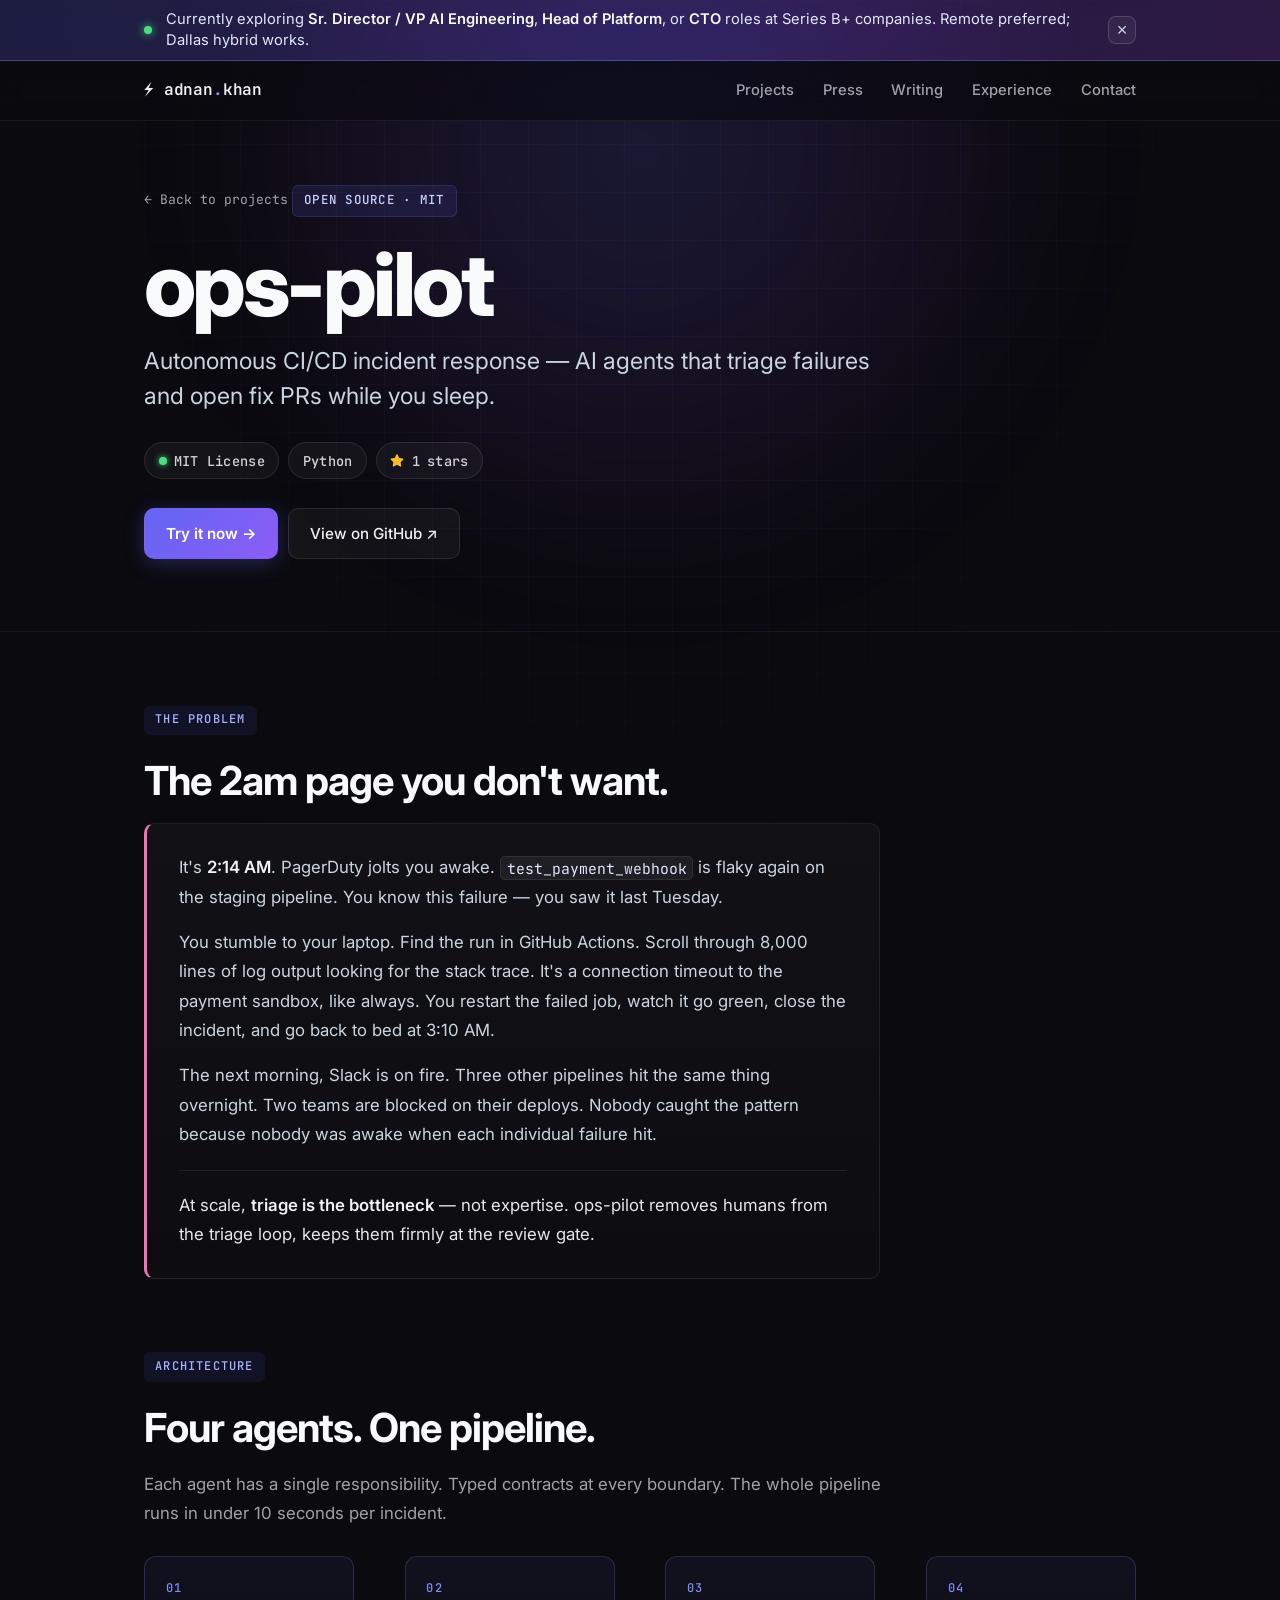
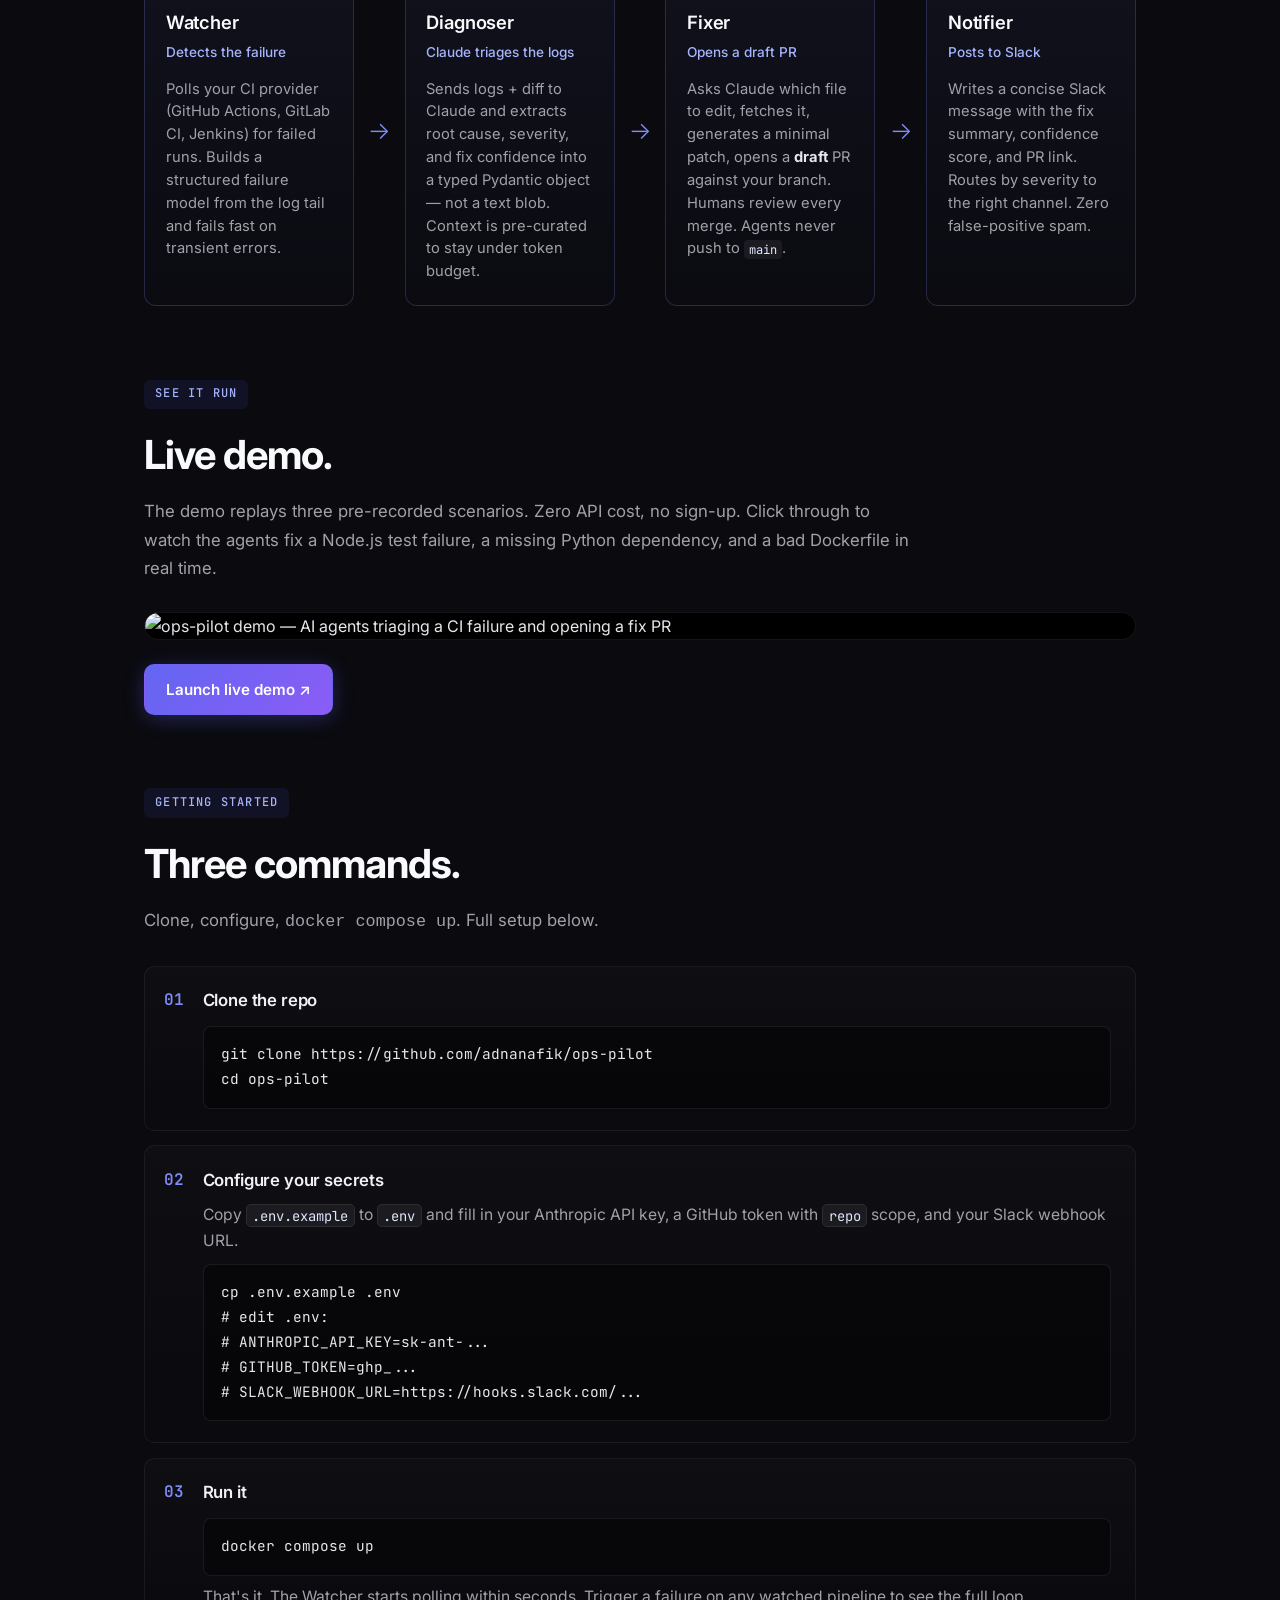
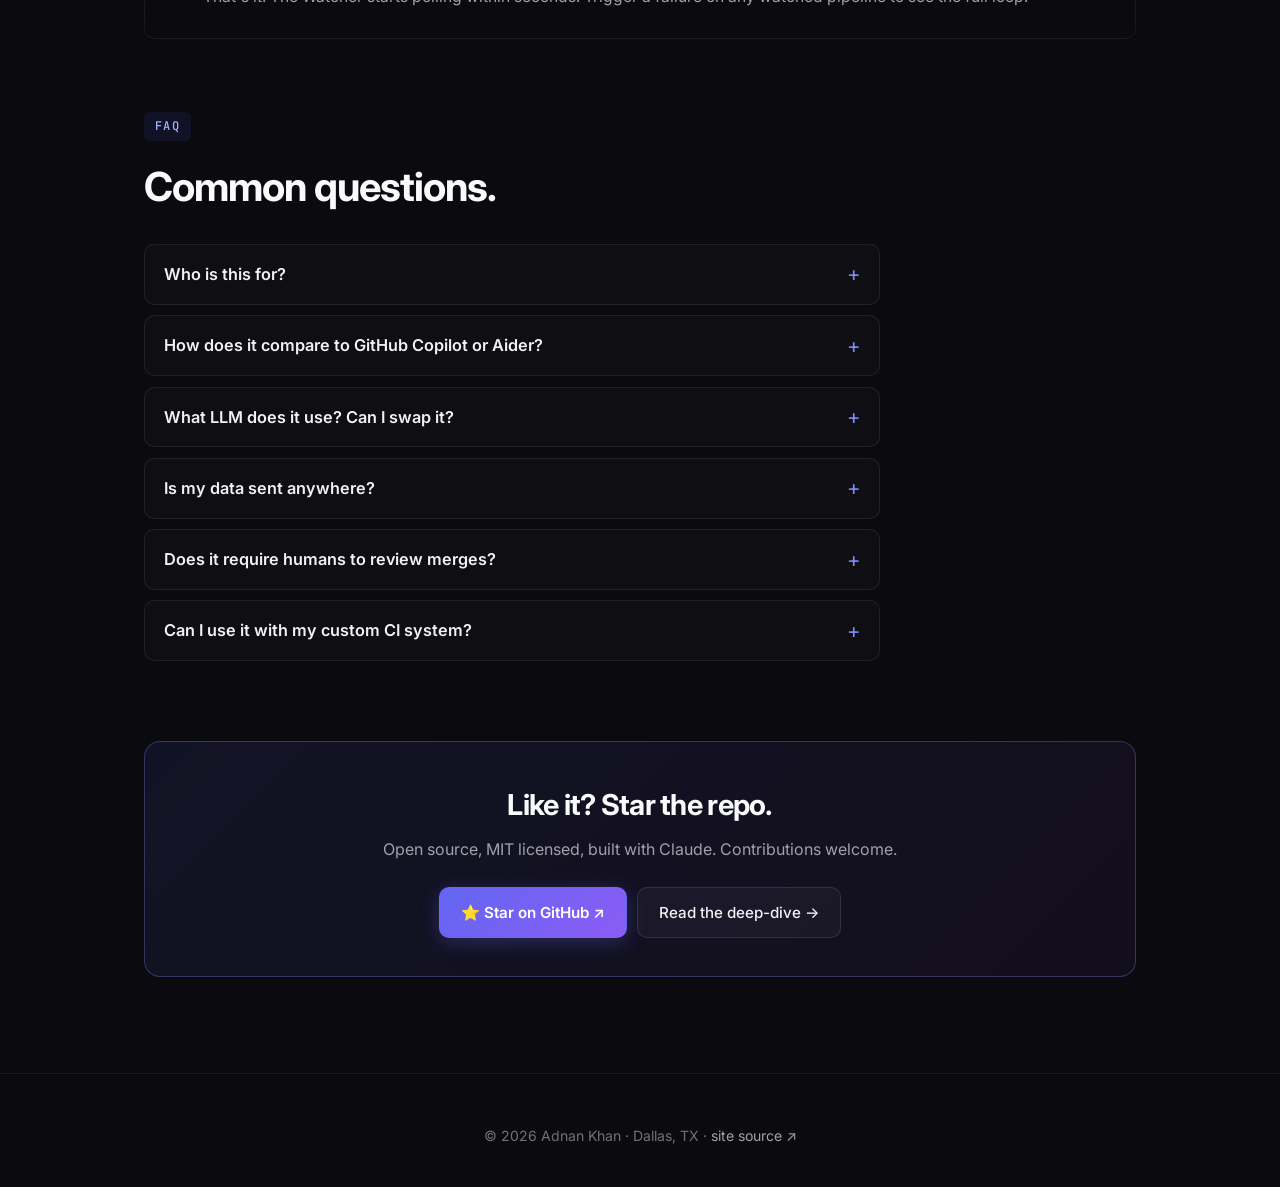
==== commit a35bc128: "Add /projects/retro-pilot/ product page - Mirrors the ops-pilot template: hero, 2am-ish problem scen" ====
--- a/projects/ops-pilot/index.html
+++ b/projects/ops-pilot/index.html
@@ -103,7 +103,7 @@
       <span class="product-badge">Python</span>
       <span class="product-badge">
         <svg class="badge-icon" viewBox="0 0 16 16" fill="currentColor" aria-hidden="true"><path d="M8 .25a.75.75 0 0 1 .673.418l1.882 3.815 4.21.612a.75.75 0 0 1 .416 1.279l-3.046 2.97.719 4.192a.75.75 0 0 1-1.088.791L8 12.347l-3.766 1.98a.75.75 0 0 1-1.088-.79l.72-4.194L.818 6.374a.75.75 0 0 1 .416-1.28l4.21-.611L7.327.668A.75.75 0 0 1 8 .25Z"/></svg>
-        <span data-gh-repo="adnanafik/ops-pilot" data-gh-updated="2026-04-23">0</span>
+        <span data-gh-repo="adnanafik/ops-pilot" data-gh-updated="2026-04-24">1</span>
         stars
       </span>
     </div>
--- a/style.css
+++ b/style.css
@@ -280,6 +280,31 @@
   border-radius: inherit;
 }
 .project-links { position: relative; z-index: 2; }
+.project-page-cue {
+  position: absolute;
+  top: 1rem;
+  right: 1rem;
+  z-index: 2;
+  display: inline-flex;
+  align-items: center;
+  padding: 0.45rem 0.9rem;
+  font-family: 'JetBrains Mono', monospace;
+  font-size: 0.75rem;
+  font-weight: 600;
+  letter-spacing: 0.1em;
+  text-transform: uppercase;
+  color: #fff;
+  background: linear-gradient(135deg, #6366f1, #8b5cf6);
+  border: 1px solid rgba(129, 140, 248, 0.6);
+  border-radius: 999px;
+  pointer-events: none;
+  box-shadow: 0 4px 16px rgba(99, 102, 241, 0.45);
+  transition: transform 0.2s ease, box-shadow 0.2s ease;
+}
+.project:hover .project-page-cue {
+  transform: translateY(-2px);
+  box-shadow: 0 6px 22px rgba(99, 102, 241, 0.65);
+}
 .project-demo {
   margin: -1px -1px 0; background: #000;
   border-bottom: 1px solid rgba(255, 255, 255, 0.08);
